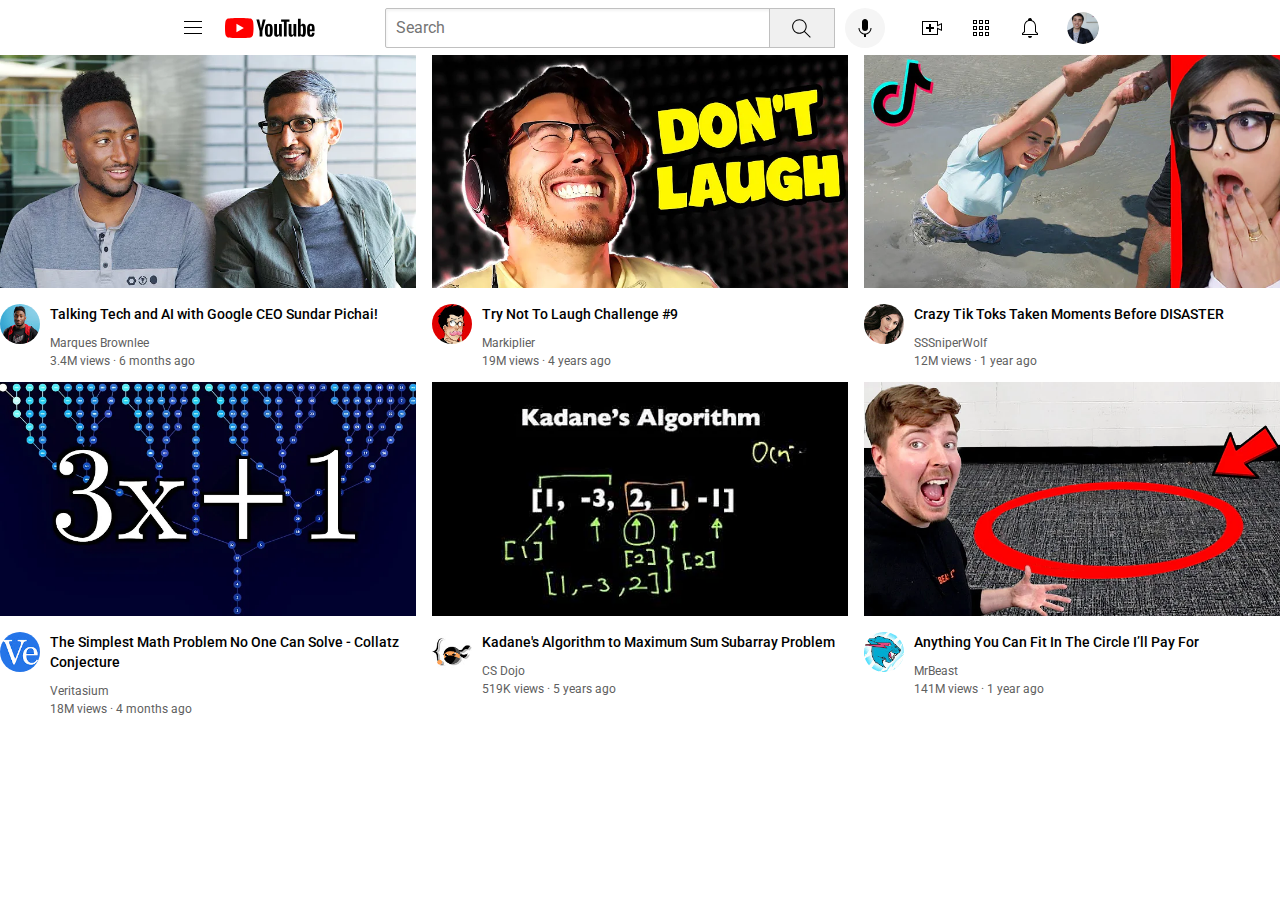
==== youtube.html @ beb591b8 "Youtube Clone HTML & CSS draft 1" ====
<!DOCTYPE html>
<html>
  <head>
    <title>Youtube.com</title>
    <link rel="stylesheet" href="styles/general.css">
    <link rel="stylesheet" href="styles/header.css">
    <link rel="stylesheet" href="styles/video.css">

    <link rel="preconnect" href="https://fonts.googleapis.com">
    <link rel="preconnect" href="https://fonts.gstatic.com" crossorigin>
    <link href="https://fonts.googleapis.com/css2?family=Montserrat:wght@700&family=Permanent+Marker&family=Roboto:ital,wght@0,100;0,300;0,400;0,500;0,700;0,900;1,100;1,300;1,400;1,500;1,700;1,900&display=swap" rel="stylesheet">
    <style>
    </style>
  </head>
  
  <body>
    <div class="header">
      <div class="left-section">
        <img class="hamburger-menu"src="header/hamburger-menu.svg">
        <img class="youtube-logo"src="header/youtube-logo.svg">
      </div>
      <div class="middle-section">
        <input class="search-bar"type="textbox" placeholder="Search">
        <button class="search-button">
          <img class="search-icon" src="header/search.svg">
        </button>
        <button class="voice-search-button">
          <img class="voice-search-icon"src="header/voice-search-icon.svg">
        </button>
      </div>
      <div class="right-section">
        <img class="upload-icon"src="header/upload.svg">
        <img class="youtube-icon"src="header/youtube-apps.svg">
        <img class="notification-icon"src="header/notifications.svg">
        <img class="my-profile-icon"src="profiles/youtube-profile.jpeg">
      </div>
    </div>


    <div class="video-grid">
      <div class="video-preview">
        <div class="thumbnail-row">
          <img class="thumbnail" src="thumbnails/thumbnail-1.webp">
        </div> 
        <div class="video-info-grid">
          <div class="channel-picture">
            <img class="profile-picture"src="profiles/channel-1.jpeg"> 
          </div>
          <div class="video-info">
  
            <p class="video-title">
              Talking Tech and AI with Google CEO Sundar Pichai!</p>
  
            <p class="video-author"> Marques Brownlee</p>
  
            <p class="video-stats">3.4M views · 6 months ago</p>
            
          </div>
        </div>
      </div> 
  
      <div class="video-preview">
        <div class="thumbnail-row">
          <img class="thumbnail" src="thumbnails/thumbnail-2.webp">
        </div> 
        <div class="video-info-grid">
          <div class="channel-picture">
            <img class="profile-picture"src="profiles/channel-2.jpeg"> 
          </div>
          <div class="video-info">
  
            <p class="video-title">
              Try Not To Laugh Challenge #9</p>
  
            <p class="video-author"> Markiplier</p>
  
            <p class="video-stats">19M views · 4 years ago</p>
            
          </div>
        </div>
      </div> 
  
      <div class="video-preview">
        <div class="thumbnail-row">
          <img class="thumbnail" src="thumbnails/thumbnail-3.webp">
        </div> 
        <div class="video-info-grid">
          <div class="channel-picture">
            <img class="profile-picture"src="profiles/channel-3.jpeg"> 
          </div>
          <div class="video-info">
  
            <p class="video-title">Crazy Tik Toks Taken Moments Before DISASTER</p>
  
            <p class="video-author"> SSSniperWolf</p>
  
            <p class="video-stats">12M views · 1 year ago</p>
            
          </div>
        </div>
      </div> 
  
      <div class="video-preview">
        <div class="thumbnail-row">
          <img class="thumbnail" src="thumbnails/thumbnail-4.webp">
        </div> 
        <div class="video-info-grid">
          <div class="channel-picture">
            <img class="profile-picture"src="profiles/channel-4.jpeg"> 
          </div>
          <div class="video-info">
  
            <p class="video-title">
              The Simplest Math Problem No One Can Solve - Collatz Conjecture</p>
  
            <p class="video-author"> Veritasium</p>
  
            <p class="video-stats">18M views · 4 months ago</p>
            
          </div>
        </div>
      </div> 

      <div class="video-preview">
        <div class="thumbnail-row">
          <img class="thumbnail" src="thumbnails/thumbnail-5.webp">
        </div> 
        <div class="video-info-grid">
          <div class="channel-picture">
            <img class="profile-picture"src="profiles/channel-5.jpeg"> 
          </div>
          <div class="video-info">
  
            <p class="video-title">
              Kadane's Algorithm to Maximum Sum Subarray Problem</p>
  
            <p class="video-author">CS Dojo</p>
  
            <p class="video-stats">519K views · 5 years ago</p>
            
          </div>
        </div>
      </div> 
  
      <div class="video-preview">
        <div class="thumbnail-row">
          <img class="thumbnail" src="thumbnails/thumbnail-6.webp">
        </div> 
        <div class="video-info-grid">
          <div class="channel-picture">
            <img class="profile-picture"src="profiles/channel-6.jpeg"> 
          </div>
          <div class="video-info">
  
            <p class="video-title">
              Anything You Can Fit In The Circle I’ll Pay For</p>
  
            <p class="video-author">MrBeast</p>
  
            <p class="video-stats">141M views · 1 year ago</p>
            
          </div>
        </div>
      </div> 
    </div>
  </body>
</html>
---- styles/general.css ----
p{
  font-family: "Roboto", Arial;
  margin-top: 0px;
  margin-bottom: 0px;
}

body{
  margin: 0;
}
---- styles/header.css ----
.header{
  display: flex;
  flex-direction: row;
  justify-content: center;
  height: 55px;
}

                             /* LEFT HEADER SECTION */

.left-section{
  display: flex;
  /* background-color: lightblue; */
  align-items: center;
}

.hamburger-menu {
  height: 24px;
  margin-left: 24px; 
  margin-right: 20px;
}

.youtube-logo {
  height: 20px;
}

                            /* MIDDLE HEADER SECTION */
.middle-section{
  /* background-color: lightpink; */
  flex: 1;
  margin-left: 70px;
  margin-right: 35px;
  max-width: 500px;
  display: flex;
  align-items: center;
}

.search-bar{
  flex: 1;
  height: 36px;
  padding-left: 10px;
  font-size: 16px;
  border-width: 1px;
  border-style: solid;
  border-color:  rgb(192, 192, 192);
  border-radius: 2px;
  box-shadow: inset 1px 2px 3px rgba(0, 0, 0, 0.05);
  width: 0;
}

.search-bar::placeholder{
  font-family: "Roboto", Arial;
  font-size: 16px;
}

.search-button{
  height: 40px;
  width: 66px;
  background-color: rgb(240, 240, 240);
  border-width: 1px;
  border-style: solid;
  border-color: rgb(192, 192, 192);
  margin-left: -2px;
  margin-right: 10px;
}

.search-icon{
  height: 25px;
  margin-top: 4px;
}

.voice-search-button{
  height: 40px;
  width: 40px;
  border-radius: 20px;
  background-color: rgb(245, 245, 245);
  border-style: none;
}

.voice-search-icon{
  height: 24px;
  margin-top: 4px;
}

                          /* RIGHT HEADER SECTION */
.right-section{
  width: 180px;
  margin-right: 24px;
  display: flex;
  align-items: center;
  justify-content: space-between;
  /* background: lightpink; */
  flex-shrink: 0;
}

.upload-icon{
  height: 24px;
}

.youtube-icon{
  height: 24px;
}

.notification-icon{
  height: 24px;
}

.my-profile-icon{
  height: 32px;
  border-radius: 16px;
}
---- styles/video.css ----
.thumbnail{
  width: 100%;
}


.video-preview {

}

.video-info-grid{
  display: grid;
  grid-template-columns: 50px 1fr;
}
.channel-picture{
  /* display: inline-block; */
  /* width: 50px; */
  /* background-color: grey; */
}

.video-info{
  /* display: inline-block; */
  /* width: 200px; */
  /* background-color: grey; */
}
 .video-title{
  margin: 0px;
  font-size: 14px;
  font-weight: 500;
  line-height: 20px;
  margin-bottom: 12px;
 }

.profile-picture{
  width: 40px;
  border-radius: 50%;
}

.thumbnail-row{
  margin-bottom: 12px;
}

.video-author,
.video-stats{
  font-size: 12px;
  color: rgb(96, 96, 96);
}

.video-author{
  margin-bottom: 4px;
}

.video-grid{
  display: grid;
  grid-template-columns: 1fr 1fr 1fr;
  row-gap: 14px;
  column-gap: 16px;
}
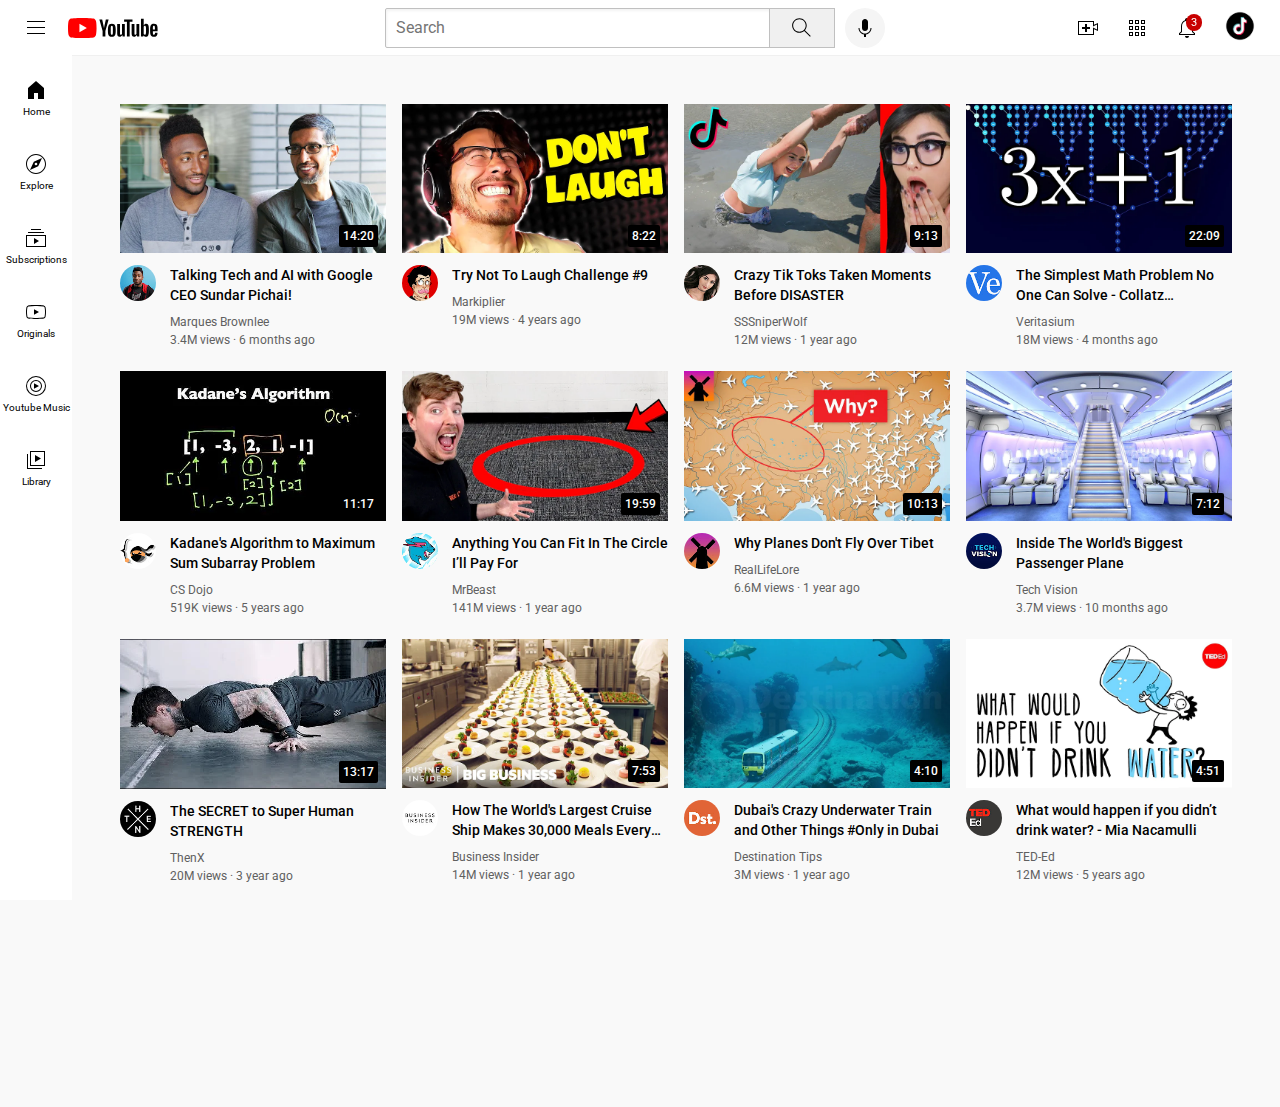
==== commit 6cfcd5f9: "Update, website has breakpoints, tooltips, anchor links, and finished HTML and CSS design" ====
--- a/youtube.html
+++ b/youtube.html
@@ -1,10 +1,13 @@
 <!DOCTYPE html>
 <html>
   <head>
+    <meta charset="utf-8">
     <title>Youtube.com</title>
+    <meta name="viewport" content="width=device-width, initial-scale=1, shrink-to-fit=no">
     <link rel="stylesheet" href="styles/general.css">
     <link rel="stylesheet" href="styles/header.css">
     <link rel="stylesheet" href="styles/video.css">
+    <link rel="stylesheet" href="styles/sidebar.css">
 
     <link rel="preconnect" href="https://fonts.googleapis.com">
     <link rel="preconnect" href="https://fonts.gstatic.com" crossorigin>
@@ -14,7 +17,7 @@
   </head>
   
   <body>
-    <div class="header">
+    <header class="header">
       <div class="left-section">
         <img class="hamburger-menu"src="header/hamburger-menu.svg">
         <img class="youtube-logo"src="header/youtube-logo.svg">
@@ -23,145 +26,418 @@
         <input class="search-bar"type="textbox" placeholder="Search">
         <button class="search-button">
           <img class="search-icon" src="header/search.svg">
+          <div class="tooltip">Search</div>
         </button>
         <button class="voice-search-button">
           <img class="voice-search-icon"src="header/voice-search-icon.svg">
+          <div class="tooltip">Search with your voice</div>
         </button>
       </div>
       <div class="right-section">
-        <img class="upload-icon"src="header/upload.svg">
-        <img class="youtube-icon"src="header/youtube-apps.svg">
-        <img class="notification-icon"src="header/notifications.svg">
-        <img class="my-profile-icon"src="profiles/youtube-profile.jpeg">
-      </div>
-    </div>
-
-
-    <div class="video-grid">
-      <div class="video-preview">
-        <div class="thumbnail-row">
-          <img class="thumbnail" src="thumbnails/thumbnail-1.webp">
-        </div> 
-        <div class="video-info-grid">
-          <div class="channel-picture">
-            <img class="profile-picture"src="profiles/channel-1.jpeg"> 
-          </div>
-          <div class="video-info">
-  
-            <p class="video-title">
-              Talking Tech and AI with Google CEO Sundar Pichai!</p>
-  
-            <p class="video-author"> Marques Brownlee</p>
-  
-            <p class="video-stats">3.4M views · 6 months ago</p>
-            
-          </div>
+        <div class="upload-icon-container">
+         <img class="upload-icon"src="header/upload.svg">
+         <div class="tooltip">Create</div>
         </div>
-      </div> 
-  
-      <div class="video-preview">
-        <div class="thumbnail-row">
-          <img class="thumbnail" src="thumbnails/thumbnail-2.webp">
-        </div> 
-        <div class="video-info-grid">
-          <div class="channel-picture">
-            <img class="profile-picture"src="profiles/channel-2.jpeg"> 
-          </div>
-          <div class="video-info">
-  
-            <p class="video-title">
-              Try Not To Laugh Challenge #9</p>
-  
-            <p class="video-author"> Markiplier</p>
-  
-            <p class="video-stats">19M views · 4 years ago</p>
-            
-          </div>
+        <div class="youtube-apps-container">
+          <img class="youtube-icon"src="header/youtube-apps.svg">
+          <div class="tooltip">Youtube Apps</div>
         </div>
-      </div> 
-  
-      <div class="video-preview">
-        <div class="thumbnail-row">
-          <img class="thumbnail" src="thumbnails/thumbnail-3.webp">
-        </div> 
-        <div class="video-info-grid">
-          <div class="channel-picture">
-            <img class="profile-picture"src="profiles/channel-3.jpeg"> 
-          </div>
-          <div class="video-info">
-  
-            <p class="video-title">Crazy Tik Toks Taken Moments Before DISASTER</p>
-  
-            <p class="video-author"> SSSniperWolf</p>
-  
-            <p class="video-stats">12M views · 1 year ago</p>
-            
-          </div>
+        <div class="notifications-container">
+            <div class="notif-container">
+              <img class="notification-icon"src="header/notifications.svg">
+              <div class="tooltip">Notifications</div>
+            </div>
+          <div class="notification-count">3</div>
         </div>
-      </div> 
-  
-      <div class="video-preview">
-        <div class="thumbnail-row">
-          <img class="thumbnail" src="thumbnails/thumbnail-4.webp">
-        </div> 
-        <div class="video-info-grid">
-          <div class="channel-picture">
-            <img class="profile-picture"src="profiles/channel-4.jpeg"> 
-          </div>
-          <div class="video-info">
-  
-            <p class="video-title">
-              The Simplest Math Problem No One Can Solve - Collatz Conjecture</p>
-  
-            <p class="video-author"> Veritasium</p>
-  
-            <p class="video-stats">18M views · 4 months ago</p>
-            
-          </div>
+        <div class="profile-container">
+          <a href="https://www.youtube.com/@tiktok" target="_blank">
+            <img class="my-profile-icon"src="profiles/tiktok-profile.avif">
+          </a>
+          <div class="tooltip">My profile</div>
         </div>
-      </div> 
-
-      <div class="video-preview">
-        <div class="thumbnail-row">
-          <img class="thumbnail" src="thumbnails/thumbnail-5.webp">
-        </div> 
-        <div class="video-info-grid">
-          <div class="channel-picture">
-            <img class="profile-picture"src="profiles/channel-5.jpeg"> 
-          </div>
-          <div class="video-info">
-  
-            <p class="video-title">
-              Kadane's Algorithm to Maximum Sum Subarray Problem</p>
-  
-            <p class="video-author">CS Dojo</p>
-  
-            <p class="video-stats">519K views · 5 years ago</p>
-            
-          </div>
-        </div>
-      </div> 
-  
-      <div class="video-preview">
-        <div class="thumbnail-row">
-          <img class="thumbnail" src="thumbnails/thumbnail-6.webp">
-        </div> 
-        <div class="video-info-grid">
-          <div class="channel-picture">
-            <img class="profile-picture"src="profiles/channel-6.jpeg"> 
-          </div>
-          <div class="video-info">
-  
-            <p class="video-title">
-              Anything You Can Fit In The Circle I’ll Pay For</p>
-  
-            <p class="video-author">MrBeast</p>
-  
-            <p class="video-stats">141M views · 1 year ago</p>
-            
-          </div>
-        </div>
-      </div> 
-    </div>
+    </header>
+
+    <nav class="sidebar">
+      <div class="sidebar-link">
+        <img src="sidebar/home.svg">
+        <div class="sidebar-icon-name">Home</div>
+      </div> 
+      <div class="sidebar-link">
+        <img src="sidebar/explore.svg">
+        <div class="sidebar-icon-name">Explore</div>
+      </div> 
+      <div class="sidebar-link">
+        <img src="sidebar/subscriptions.svg">
+        <div class="sidebar-icon-name">Subscriptions</div>
+      </div> 
+      <div class="sidebar-link">
+        <img src="sidebar/originals.svg">
+        <div class="sidebar-icon-name">Originals</div>
+      </div> 
+      <div class="sidebar-link">
+        <img src="sidebar/youtube-music.svg">
+        <div class="sidebar-icon-name">Youtube Music</div>
+      </div> 
+      <div class="sidebar-link">
+        <img src="sidebar/library.svg">
+        <div class="sidebar-icon-name">Library</div>
+      </div> 
+    </nav>
+
+    <main>
+      <section class="video-grid">
+        <div class="video-preview">
+          <div class="thumbnail-row">
+            <a href="https://www.youtube.com/watch?v=n2RNcPRtAiY" target="_blank">
+                <img class="thumbnail" src="thumbnails/thumbnail-1.webp">
+              <div class="video-time">14:20</div>
+            </a>  
+          </div> 
+          <div class="video-info-grid">
+            <div class="channel-picture">
+              <a href="https://www.youtube.com/c/mkbhd" target="_blank">
+                <img class="profile-picture"src="profiles/channel-1.jpeg"> 
+              </a>
+            </div>
+            <div class="video-info">
+    
+              <p class="video-title">
+                <a href="https://www.youtube.com/watch?v=n2RNcPRtAiY" target="_blank">
+                  Talking Tech and AI with Google CEO Sundar Pichai!
+                </a> 
+              </p>
+    
+              <p class="video-author"> Marques Brownlee</p>
+    
+              <p class="video-stats">3.4M views · 6 months ago</p>
+              
+            </div>
+          </div>
+        </div> 
+    
+        <div class="video-preview">
+          <div class="thumbnail-row">
+            <a href="https://www.youtube.com/watch?v=mP0RAo9SKZk" target="_blank">
+                <img class="thumbnail" src="thumbnails/thumbnail-2.webp">
+              <div class="video-time">8:22</div>
+            </a> 
+          </div> 
+          <div class="video-info-grid">
+            <div class="channel-picture">
+              <a href="https://www.youtube.com/c/markiplier" target="_blank">
+                <img class="profile-picture"src="profiles/channel-2.jpeg"> 
+              </a>
+            </div>
+            <div class="video-info">
+    
+              <p class="video-title">
+                <a href="https://www.youtube.com/watch?v=mP0RAo9SKZk" target="_blank">
+                  Try Not To Laugh Challenge #9
+                </a> 
+              </p>
+    
+              <p class="video-author"> Markiplier</p>
+    
+              <p class="video-stats">19M views · 4 years ago</p>
+              
+            </div>
+          </div>
+        </div> 
+    
+        <div class="video-preview">
+          <div class="thumbnail-row">
+            <a href="https://www.youtube.com/watch?v=FgjPQQeTh1w" target="_blank">
+                <img class="thumbnail" src="thumbnails/thumbnail-3.webp">
+                <div class="video-time">9:13</div>
+            </a>    
+          </div> 
+          <div class="video-info-grid">
+            <div class="channel-picture">
+              <a href="https://www.youtube.com/user/SSSniperWolf" target="_blank">
+                <img class="profile-picture"src="profiles/channel-3.jpeg">
+              </a> 
+            </div>
+            <div class="video-info">
+              
+              <p class="video-title">
+                <a href="https://www.youtube.com/watch?v=FgjPQQeTh1w" target="_blank">
+                  Crazy Tik Toks Taken Moments Before DISASTER
+                </a>
+              </p>
+    
+              <p class="video-author"> SSSniperWolf</p>
+    
+              <p class="video-stats">12M views · 1 year ago</p>
+              
+            </div>
+          </div>
+        </div> 
+    
+        <div class="video-preview">
+          <div class="thumbnail-row">
+            <a href="https://www.youtube.com/watch?v=094y1Z2wpJg" target="_blank">
+                <img class="thumbnail" src="thumbnails/thumbnail-4.webp">
+                <div class="video-time">22:09</div>
+            </a>    
+          </div> 
+          <div class="video-info-grid">
+            <div class="channel-picture">
+              <a href="https://www.youtube.com/c/veritasium" target="_blank">
+                <img class="profile-picture"src="profiles/channel-4.jpeg"> 
+              </a> 
+            </div>
+            <div class="video-info">
+              
+              <p class="video-title">
+                <a href="https://www.youtube.com/watch?v=094y1Z2wpJg" target="_blank">
+                  The Simplest Math Problem No One Can Solve - Collatz Conjecture
+                </a>
+              </p>
+
+              <p class="video-author"> Veritasium</p>
+    
+              <p class="video-stats">18M views · 4 months ago</p>
+              
+            </div>
+          </div>
+        </div> 
+
+        <div class="video-preview">
+          <div class="thumbnail-row">
+            <a href="https://www.youtube.com/watch?v=86CQq3pKSUw" target="_blank">
+                <img class="thumbnail" src="thumbnails/thumbnail-5.webp">
+                <div class="video-time">11:17</div>
+            </a>    
+          </div> 
+          <div class="video-info-grid">
+            <div class="channel-picture">
+              <a href="https://www.youtube.com/c/CSDojo" target="_blank">
+                <img class="profile-picture"src="profiles/channel-5.jpeg"> 
+              </a> 
+            </div>
+            <div class="video-info">
+              
+              <p class="video-title">
+                <a href="https://www.youtube.com/watch?v=86CQq3pKSUw" target="_blank">
+                  Kadane's Algorithm to Maximum Sum Subarray Problem
+                </a>
+              </p>
+    
+              <p class="video-author">CS Dojo</p>
+    
+              <p class="video-stats">519K views · 5 years ago</p>
+              
+            </div>
+          </div>
+        </div> 
+    
+        <div class="video-preview">
+          <div class="thumbnail-row">
+            <a href="https://www.youtube.com/watch?v=yXWw0_UfSFg" target="_blank">
+                <img class="thumbnail" src="thumbnails/thumbnail-6.webp">
+                <div class="video-time">19:59</div>
+            </a>    
+          </div> 
+          <div class="video-info-grid">
+            <div class="channel-picture">
+              <a href="https://www.youtube.com/channel/UCX6OQ3DkcsbYNE6H8uQQuVA" target="_blank">
+                <img class="profile-picture"src="profiles/channel-6.jpeg"> 
+              </a> 
+            </div>
+            <div class="video-info">
+              
+              <p class="video-title">
+                <a href="https://www.youtube.com/watch?v=yXWw0_UfSFg" target="_blank">
+                  Anything You Can Fit In The Circle I’ll Pay For
+                </a>
+              </p>
+    
+              <p class="video-author">MrBeast</p>
+    
+              <p class="video-stats">141M views · 1 year ago</p>
+              
+            </div>
+          </div>
+        </div> 
+
+        <div class="video-preview">
+          <div class="thumbnail-row">
+            <a href="https://www.youtube.com/watch?v=fNVa1qMbF9Y" target="_blank">
+                <img class="thumbnail" src="thumbnails/thumbnail-7.webp">
+                <div class="video-time">10:13</div>
+            </a>    
+          </div> 
+          <div class="video-info-grid">
+            <div class="channel-picture">
+              <a href="https://www.youtube.com/channel/UCP5tjEmvPItGyLhmjdwP7Ww" target="_blank">
+                <img class="profile-picture"src="profiles/channel-7.jpeg"> 
+              </a> 
+            </div>
+            <div class="video-info">
+              
+              <p class="video-title">
+                <a href="https://www.youtube.com/watch?v=fNVa1qMbF9Y" target="_blank">
+                  Why Planes Don't Fly Over Tibet
+                </a>
+              </p>
+    
+              <p class="video-author">RealLifeLore</p>
+    
+              <p class="video-stats">6.6M views · 1 year ago</p>
+              
+            </div>
+          </div>
+        </div> 
+
+        <div class="video-preview">
+          <div class="thumbnail-row">
+            <a href="https://www.youtube.com/watch?v=lFm4EM1juls" target="_blank">
+                <img class="thumbnail" src="thumbnails/thumbnail-8.webp">
+                <div class="video-time">7:12</div>
+            </a>    
+          </div> 
+          <div class="video-info-grid">
+            <div class="channel-picture">
+              <a href="https://www.youtube.com/channel/UCHAK6CyegY22Zj2GWrcaIxg" target="_blank">
+                <img class="profile-picture"src="profiles/channel-8.jpeg"> 
+              </a> 
+            </div>
+            <div class="video-info">
+              
+              <p class="video-title">
+                <a href="https://www.youtube.com/watch?v=lFm4EM1juls" target="_blank">
+                  Inside The World's Biggest Passenger Plane
+                </a>
+              </p>
+    
+              <p class="video-author">Tech Vision</p>
+    
+              <p class="video-stats">3.7M views · 10 months ago</p>
+              
+            </div>
+          </div>
+        </div> 
+
+        <div class="video-preview">
+          <div class="thumbnail-row">
+            <a href="https://www.youtube.com/watch?v=ixmxOlcrlUc" target="_blank">
+                <img class="thumbnail" src="thumbnails/thumbnail-9.webp">
+                <div class="video-time">13:17</div>
+            </a>    
+          </div> 
+          <div class="video-info-grid">
+            <div class="channel-picture">
+              <a href="https://www.youtube.com/c/OFFICIALTHENXSTUDIOS" target="_blank">
+                <img class="profile-picture"src="profiles/channel-9.jpeg"> 
+              </a> 
+            </div>
+            <div class="video-info">
+              
+              <p class="video-title">
+                <a href="https://www.youtube.com/watch?v=ixmxOlcrlUc" target="_blank">
+                  The SECRET to Super Human STRENGTH
+                </a>
+              </p>
+    
+              <p class="video-author">ThenX</p>
+    
+              <p class="video-stats">20M views · 3 year ago</p>
+              
+            </div>
+          </div>
+        </div> 
+
+        <div class="video-preview">
+          <div class="thumbnail-row">
+            <a href="https://www.youtube.com/watch?v=R2vXbFp5C9o" target="_blank">
+                <img class="thumbnail" src="thumbnails/thumbnail-10.webp">
+                <div class="video-time">7:53</div>
+            </a>    
+          </div> 
+          <div class="video-info-grid">
+            <div class="channel-picture">
+              <a href="https://www.youtube.com/user/businessinsider" target="_blank">
+                <img class="profile-picture"src="profiles/channel-10.jpeg"> 
+              </a> 
+            </div>
+            <div class="video-info">
+              
+              <p class="video-title">
+                <a href="https://www.youtube.com/watch?v=R2vXbFp5C9o" target="_blank">
+                  How The World's Largest Cruise Ship Makes 30,000 Meals Every Day
+                </a>
+              </p>
+    
+              <p class="video-author">Business Insider</p>
+    
+              <p class="video-stats">14M views · 1 year ago</p>
+              
+            </div>
+          </div>
+        </div> 
+
+        <div class="video-preview">
+          <div class="thumbnail-row">
+            <a href="https://www.youtube.com/watch?v=0nZuYyXET3s" target="_blank">
+                <img class="thumbnail" src="thumbnails/thumbnail-11.webp">
+                <div class="video-time">4:10</div>
+            </a>    
+          </div> 
+          <div class="video-info-grid">
+            <div class="channel-picture">
+              <a href="https://www.youtube.com/c/Destinationtips" target="_blank">
+                <img class="profile-picture"src="profiles/channel-11.jpeg"> 
+              </a> 
+            </div>
+            <div class="video-info">
+              
+              <p class="video-title">
+                <a href="https://www.youtube.com/watch?v=0nZuYyXET3s" target="_blank">
+                  Dubai's Crazy Underwater Train and Other Things #Only in Dubai
+                </a>
+              </p>
+    
+              <p class="video-author">Destination Tips</p>
+    
+              <p class="video-stats">3M views · 1 year ago</p>
+              
+            </div>
+          </div>
+        </div> 
+
+        <div class="video-preview">
+          <div class="thumbnail-row">
+            <a href="https://www.youtube.com/watch?v=9iMGFqMmUFs" target="_blank">
+                <img class="thumbnail" src="thumbnails/thumbnail-12.webp">
+                <div class="video-time">4:51</div>
+            </a>    
+          </div> 
+          <div class="video-info-grid">
+            <div class="channel-picture">
+              <a href="hhttps://www.youtube.com/teded" target="_blank">
+                <img class="profile-picture"src="profiles/channel-12.jpeg"> 
+              </a> 
+            </div>
+            <div class="video-info">
+              
+              <p class="video-title">
+                <a href="https://www.youtube.com/watch?v=9iMGFqMmUFs" target="_blank">
+                  What would happen if you didn’t drink water? - Mia Nacamulli
+                </a>
+              </p>
+    
+              <p class="video-author">TED-Ed</p>
+    
+              <p class="video-stats">12M views · 5 years ago</p>
+              
+            </div>
+          </div>
+        </div> 
+
+      </section>
+    </main>
+
+    <footer class="footer"></footer>
   </body>
-</html>+</html>
+
--- a/styles/general.css
+++ b/styles/general.css
@@ -6,4 +6,15 @@
 
 body{
   margin: 0;
+  padding-top: 80px;
+  padding-left: 96px;
+  padding-right: 24px;
+
+  background-color: rgb(249, 249, 249);
+
+  /* height: 1500px; Remove this at the end */
+}
+
+.footer{
+  height: 200px; /* Makes space at the bottom */
 }--- a/styles/header.css
+++ b/styles/header.css
@@ -1,8 +1,20 @@
 .header{
+  height: 55px;
+
   display: flex;
   flex-direction: row;
-  justify-content: center;
-  height: 55px;
+  justify-content: space-between;
+
+  position: fixed;
+  top: 0;
+  left: 0;
+  right: 0;
+  z-index: 100;
+
+  background-color: white;
+  border-bottom-width: 1px;
+  border-bottom-style: solid;
+  border-bottom-color: rgb(240, 240, 240);
 }
 
                              /* LEFT HEADER SECTION */
@@ -63,9 +75,40 @@
   margin-right: 10px;
 }
 
+.search-button,
+.voice-search-button {
+  display: flex;
+  justify-content: center;
+  align-items: center;
+  position: relative;
+}
+
+.search-button .tooltip,
+.voice-search-button .tooltip{
+  position: absolute;
+  background-color: grey;
+  color: white;
+  padding: 4px 8px 4px 8px;
+  border-radius: 2px;
+  font-size: 12px;
+  font-family: "Roboto", Arial;
+
+  bottom: -30px;
+  opacity: 0;
+  transition: opacity 0.15s;
+
+  pointer-events: none; /* Avoids triggering via tooltip hover */
+  white-space: nowrap; /* Avoids block the html element */
+}
+
+.search-button:hover .tooltip,
+.voice-search-button:hover .tooltip{
+  opacity: 1;
+}
+
 .search-icon{
   height: 25px;
-  margin-top: 4px;
+  /* margin-top: 4px; */
 }
 
 .voice-search-button{
@@ -78,7 +121,7 @@
 
 .voice-search-icon{
   height: 24px;
-  margin-top: 4px;
+  /* margin-top: 4px; */
 }
 
                           /* RIGHT HEADER SECTION */
@@ -104,7 +147,66 @@
   height: 24px;
 }
 
+.notifications-container{
+  position: relative;
+}
+
+.notification-count{
+  position: absolute;
+  top: -2px;
+  right: -3px;
+  color: white;
+  background-color: rgb(200, 0, 0);
+
+  font-family: "Roboto", Arial;
+  font-size: 11px;
+  padding-left: 5px;
+  padding-right: 5px;
+  padding-top: 2px;
+  padding-bottom: 2px;
+
+  border-radius: 10px;
+}
+
+
 .my-profile-icon{
   height: 32px;
   border-radius: 16px;
-}+}
+
+.upload-icon-container,
+.youtube-apps-container,
+.notif-container,
+.profile-container{
+  display: flex;
+  justify-content: center;
+  align-items: center;
+  position: relative;
+}
+
+.upload-icon-container .tooltip,
+.youtube-apps-container .tooltip,
+.notif-container .tooltip,
+.profile-container .tooltip{
+  position: absolute;
+  background-color: grey;
+  color: white;
+  padding: 4px 8px 4px 8px;
+  border-radius: 2px;
+  font-size: 12px;
+  font-family: "Roboto", Arial;
+
+  bottom: -30px;
+  opacity: 0;
+  transition: opacity 0.15s;
+
+  pointer-events: none; /* Avoids triggering via tooltip hover */
+  white-space: nowrap; /* Avoids block the html element */
+}
+
+.upload-icon-container:hover .tooltip,
+.youtube-apps-container:hover .tooltip,
+.notif-container:hover .tooltip,
+.profile-container:hover .tooltip{
+  opacity: 1;
+}
--- a/styles/video.css
+++ b/styles/video.css
@@ -4,7 +4,8 @@
 
 
 .video-preview {
-
+  padding: 4px;
+  vertical-align: top;
 }
 
 .video-info-grid{
@@ -27,16 +28,27 @@
   font-size: 14px;
   font-weight: 500;
   line-height: 20px;
-  margin-bottom: 12px;
+  margin-bottom: 10px;
+  overflow: hidden;
+  display: -webkit-box;
+    -webkit-line-clamp: 2;
+    -webkit-box-orient: vertical;
+  /* text-overflow: ellipsis; */
+ }
+
+ .video-title a{
+  text-decoration: none;
+  color: black;
  }
 
 .profile-picture{
-  width: 40px;
+  width: 36px;
   border-radius: 50%;
 }
 
 .thumbnail-row{
-  margin-bottom: 12px;
+  margin-bottom: 8px;
+  position: relative;
 }
 
 .video-author,
@@ -51,7 +63,41 @@
 
 .video-grid{
   display: grid;
-  grid-template-columns: 1fr 1fr 1fr;
-  row-gap: 14px;
-  column-gap: 16px;
+  grid-template-columns: 1fr 1fr;
+  row-gap: 16px;
+  column-gap: 8px;
+  padding: 20px;
+
 }
+
+@media (min-width: 870px),(min-width: 1124px) {
+  .video-grid{
+    grid-template-columns: 1fr 1fr 1fr;
+  }
+}
+
+@media (min-width: 1125px) {
+  .video-grid{
+    grid-template-columns: 1fr 1fr 1fr 1fr;
+  }
+}
+
+
+.video-time{
+  font-family: "Roboto", Arial;
+  font-size: 12px;
+  font-weight: 500;
+  padding-left: 4px;
+  padding-right: 4px;
+  padding-top: 4px;
+  padding-bottom: 4px;
+
+  border-radius: 2px;
+  background-color: black;
+  color: white;
+  position: absolute;
+  bottom: 10px;
+  right: 8px;
+}
+
+
--- a/styles/sidebar.css
+++ b/styles/sidebar.css
@@ -0,0 +1,37 @@
+.sidebar{
+  position: fixed;
+  left: 0;
+  bottom: 0;
+  top: 55px;
+  z-index: 200;
+  padding-top: 5px;
+
+  background-color: white;
+  width: 72px;
+}
+
+.sidebar-link{
+   background-color: white;
+   height: 74px;
+   display: flex;
+   flex-direction: column;
+   justify-content: center;
+   align-items: center;
+   cursor: pointer;
+   /* margin-bottom: 1px; */
+}
+
+.sidebar-link:hover{
+  background-color: rgb(235, 235, 235);
+}
+
+/* This targets all images inside a class of sidebar-link */
+.sidebar-link img {
+  height: 24px;
+  margin-bottom: 4px;
+}
+
+.sidebar-icon-name{
+  font-family: "Roboto", Arial;
+  font-size: 10px;
+}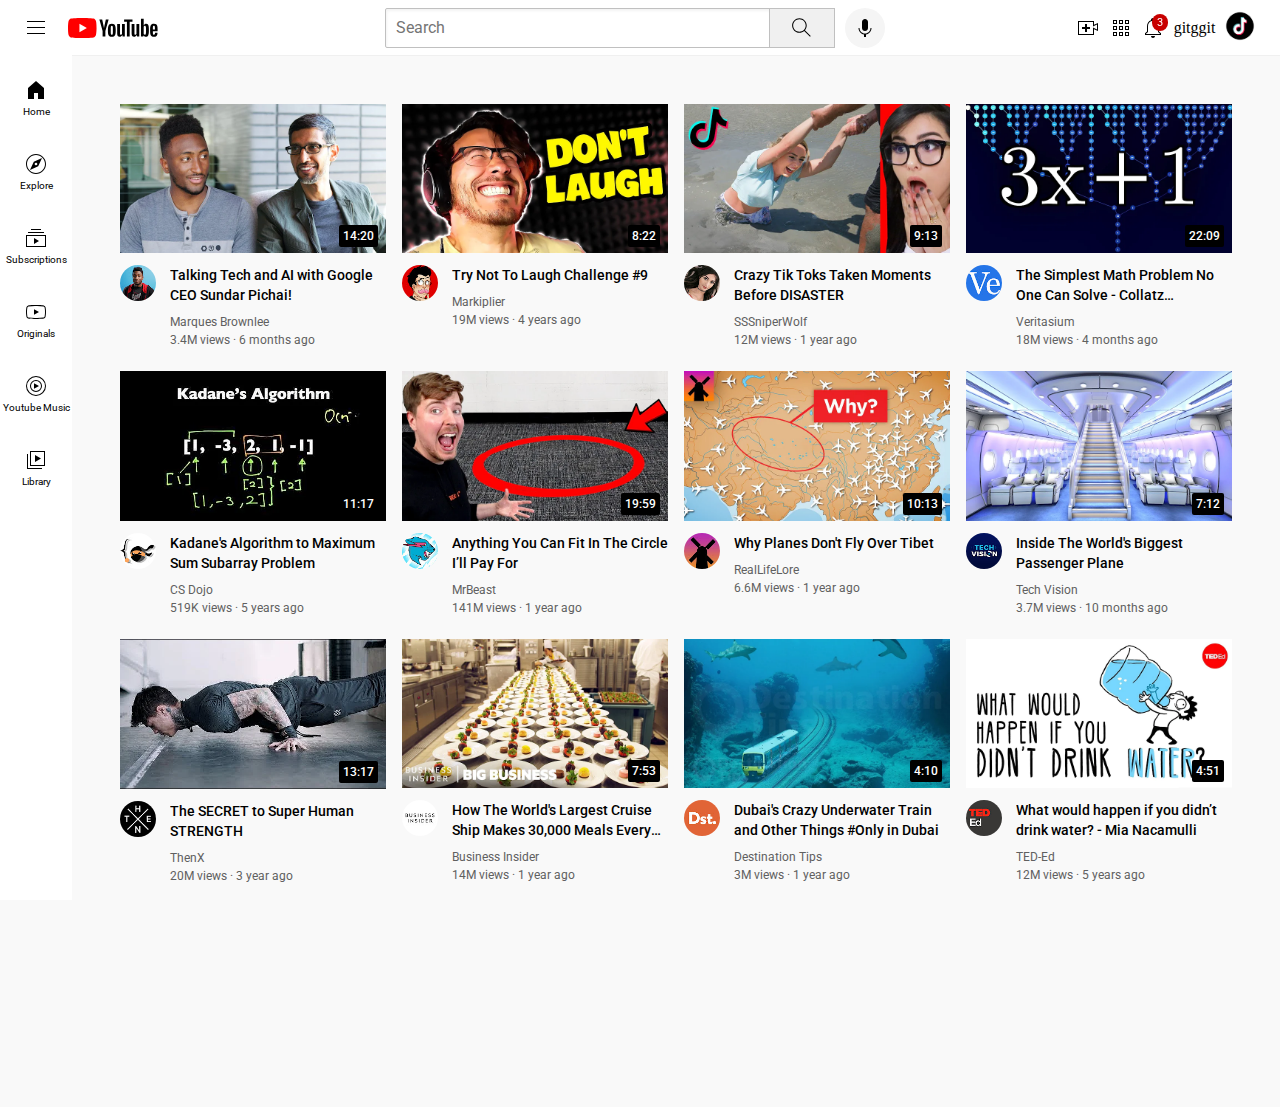
==== commit 700123b5: "Commit for gh-pages" ====
--- a/youtube.html
+++ b/youtube.html
@@ -48,7 +48,7 @@
               <div class="tooltip">Notifications</div>
             </div>
           <div class="notification-count">3</div>
-        </div>
+        </div>gitggit
         <div class="profile-container">
           <a href="https://www.youtube.com/@tiktok" target="_blank">
             <img class="my-profile-icon"src="profiles/tiktok-profile.avif">
